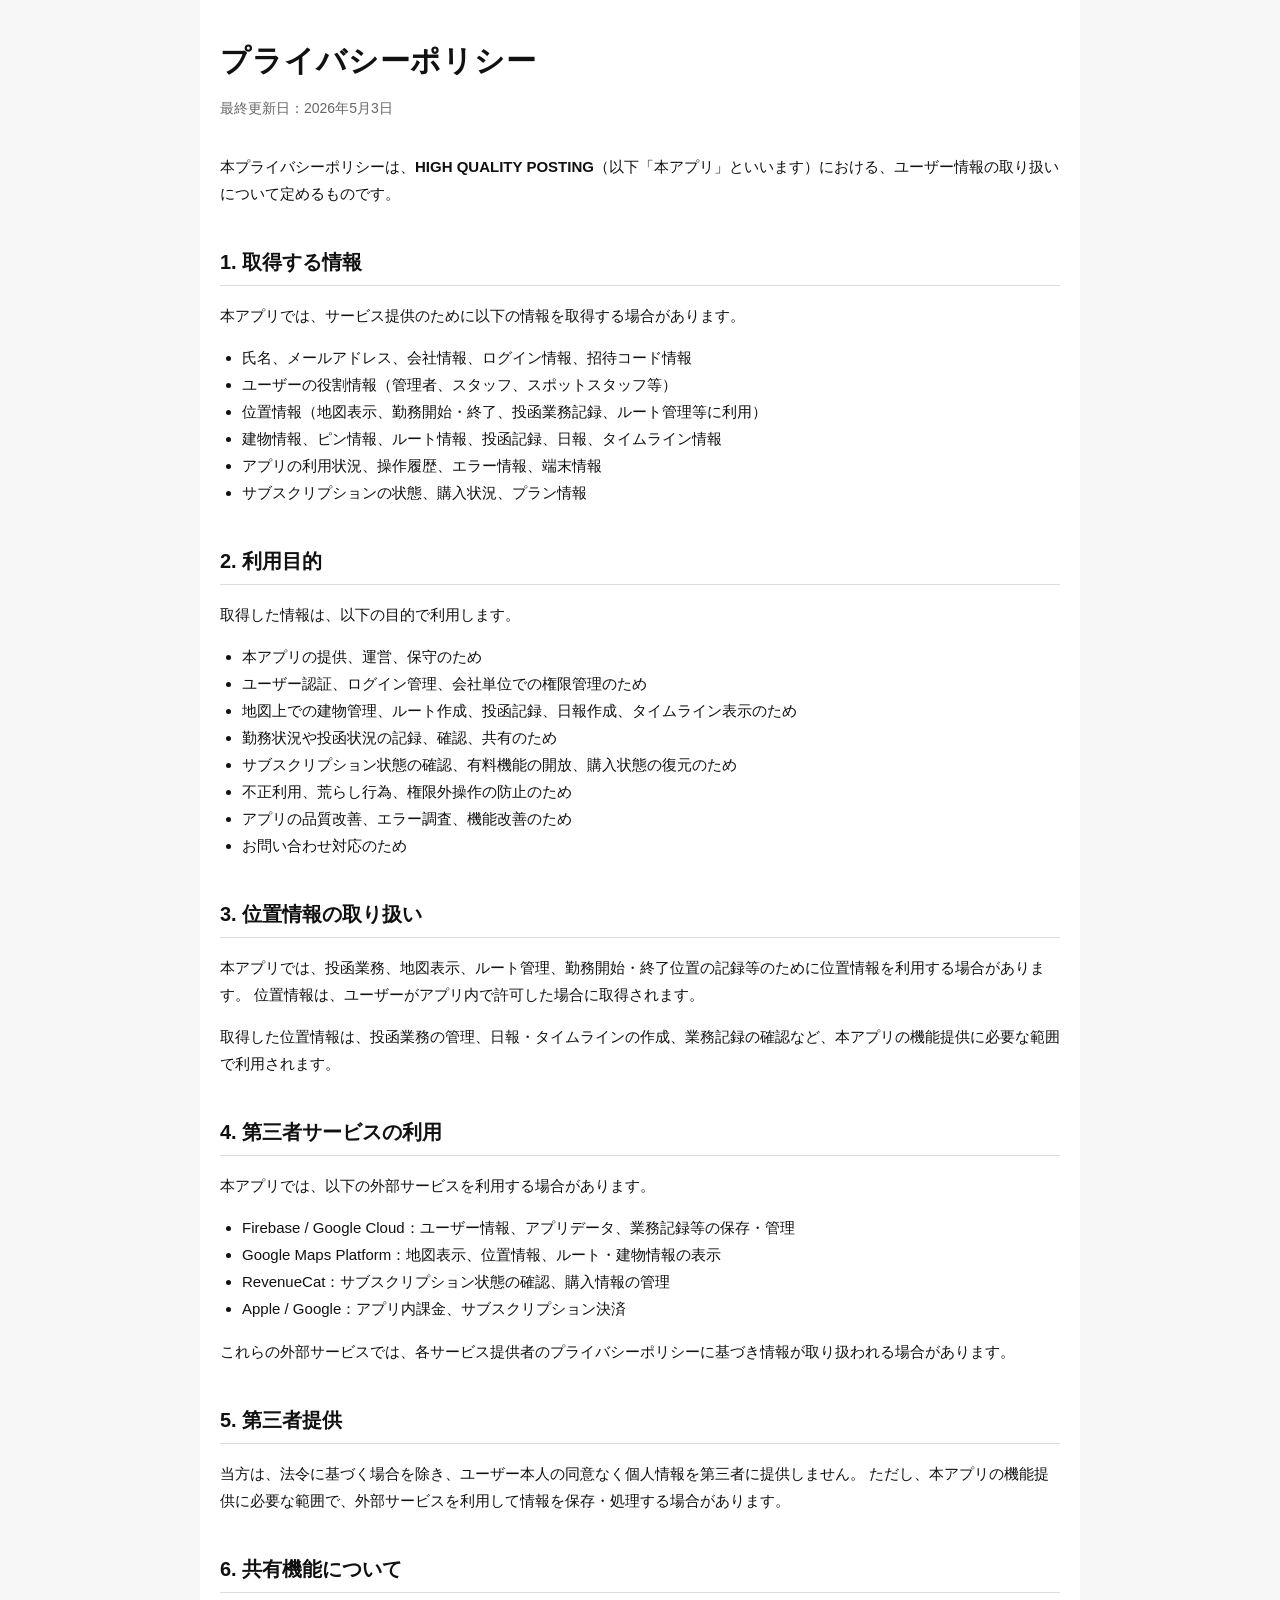
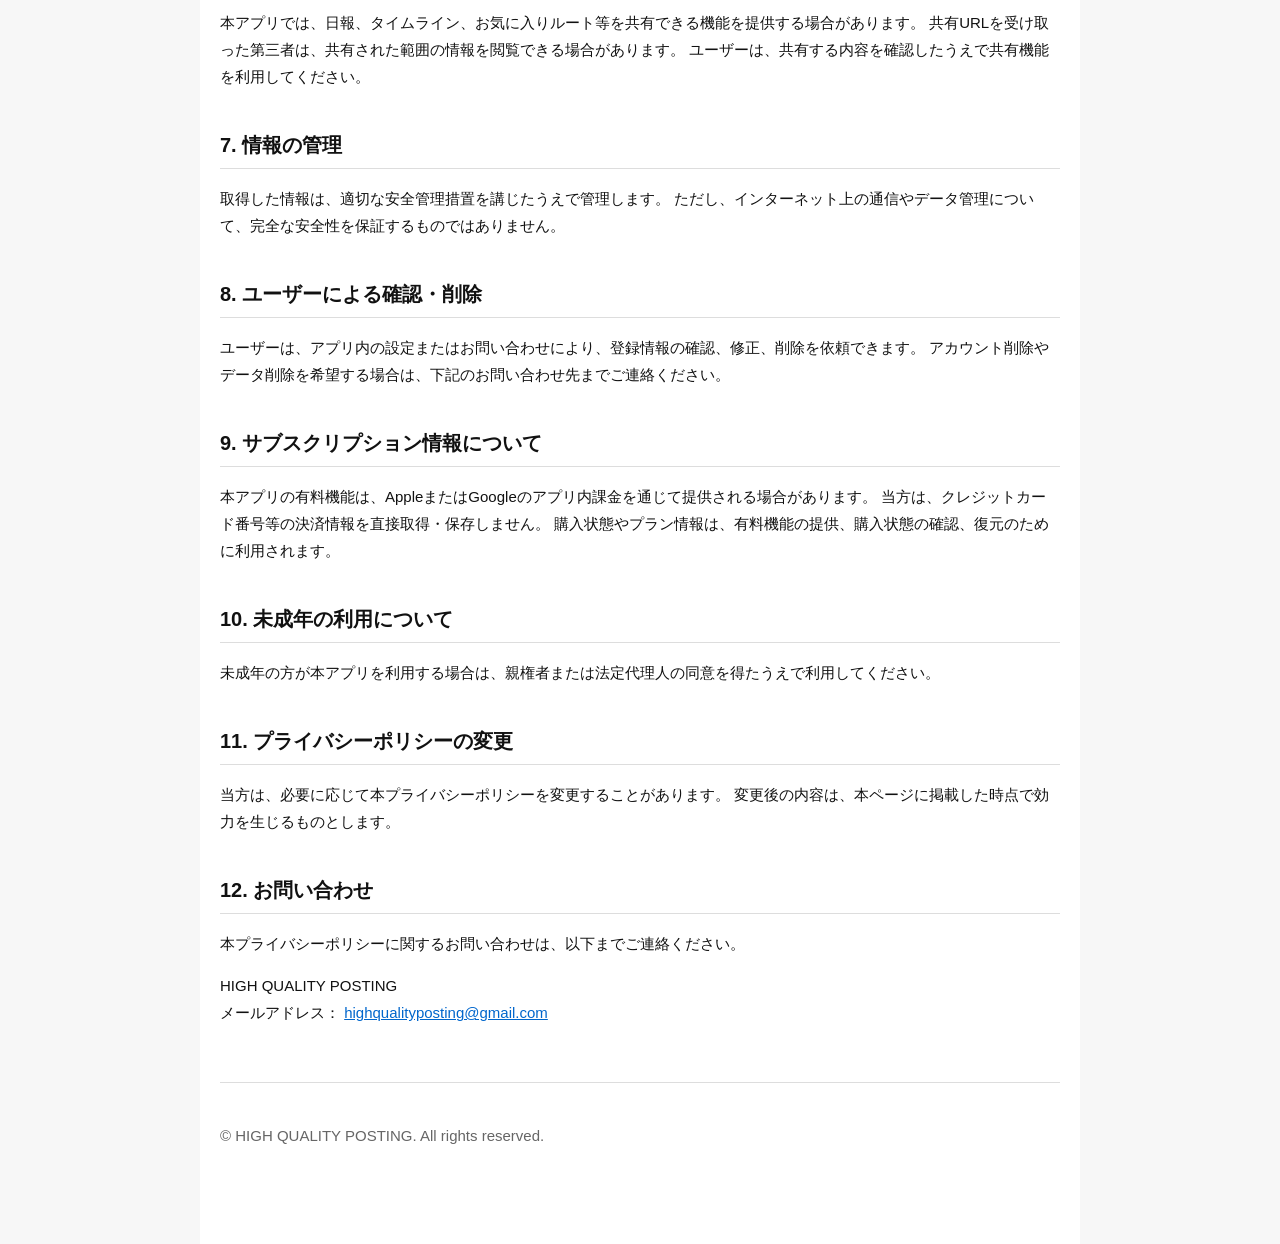
==== privacy/index.html @ f146a7de "Create index.html" ====
<!DOCTYPE html>
<html lang="ja">
<head>
  <meta charset="UTF-8" />
  <meta name="viewport" content="width=device-width, initial-scale=1.0" />

  <title>プライバシーポリシー | HIGH QUALITY POSTING</title>
  <meta name="description" content="HIGH QUALITY POSTINGアプリのプライバシーポリシーです。" />

  <style>
    body {
      margin: 0;
      padding: 0;
      font-family: -apple-system, BlinkMacSystemFont, "Helvetica Neue", "Yu Gothic", "Meiryo", sans-serif;
      background: #f7f7f7;
      color: #111;
      line-height: 1.8;
    }

    .container {
      max-width: 880px;
      margin: 0 auto;
      padding: 40px 20px 80px;
      background: #fff;
      box-sizing: border-box;
    }

    h1 {
      font-size: 30px;
      margin: 0 0 12px;
      letter-spacing: 0.03em;
      line-height: 1.4;
    }

    h2 {
      font-size: 20px;
      margin-top: 40px;
      margin-bottom: 16px;
      padding-bottom: 8px;
      border-bottom: 1px solid #ddd;
      line-height: 1.5;
    }

    p,
    li {
      font-size: 15px;
    }

    ul {
      padding-left: 22px;
      margin-top: 8px;
    }

    a {
      color: #0066cc;
      text-decoration: underline;
      word-break: break-all;
    }

    .updated {
      color: #666;
      font-size: 14px;
      margin-bottom: 32px;
    }

    .app-name {
      font-weight: 700;
    }

    .footer {
      margin-top: 56px;
      padding-top: 24px;
      border-top: 1px solid #ddd;
      color: #666;
      font-size: 13px;
    }

    @media (max-width: 600px) {
      .container {
        padding: 28px 16px 64px;
      }

      h1 {
        font-size: 26px;
      }

      h2 {
        font-size: 18px;
      }

      p,
      li {
        font-size: 14px;
      }
    }
  </style>
</head>

<body>
  <main class="container">
    <h1>プライバシーポリシー</h1>
    <p class="updated">最終更新日：2026年5月3日</p>

    <p>
      本プライバシーポリシーは、<span class="app-name">HIGH QUALITY POSTING</span>（以下「本アプリ」といいます）における、ユーザー情報の取り扱いについて定めるものです。
    </p>

    <h2>1. 取得する情報</h2>
    <p>
      本アプリでは、サービス提供のために以下の情報を取得する場合があります。
    </p>
    <ul>
      <li>氏名、メールアドレス、会社情報、ログイン情報、招待コード情報</li>
      <li>ユーザーの役割情報（管理者、スタッフ、スポットスタッフ等）</li>
      <li>位置情報（地図表示、勤務開始・終了、投函業務記録、ルート管理等に利用）</li>
      <li>建物情報、ピン情報、ルート情報、投函記録、日報、タイムライン情報</li>
      <li>アプリの利用状況、操作履歴、エラー情報、端末情報</li>
      <li>サブスクリプションの状態、購入状況、プラン情報</li>
    </ul>

    <h2>2. 利用目的</h2>
    <p>
      取得した情報は、以下の目的で利用します。
    </p>
    <ul>
      <li>本アプリの提供、運営、保守のため</li>
      <li>ユーザー認証、ログイン管理、会社単位での権限管理のため</li>
      <li>地図上での建物管理、ルート作成、投函記録、日報作成、タイムライン表示のため</li>
      <li>勤務状況や投函状況の記録、確認、共有のため</li>
      <li>サブスクリプション状態の確認、有料機能の開放、購入状態の復元のため</li>
      <li>不正利用、荒らし行為、権限外操作の防止のため</li>
      <li>アプリの品質改善、エラー調査、機能改善のため</li>
      <li>お問い合わせ対応のため</li>
    </ul>

    <h2>3. 位置情報の取り扱い</h2>
    <p>
      本アプリでは、投函業務、地図表示、ルート管理、勤務開始・終了位置の記録等のために位置情報を利用する場合があります。
      位置情報は、ユーザーがアプリ内で許可した場合に取得されます。
    </p>
    <p>
      取得した位置情報は、投函業務の管理、日報・タイムラインの作成、業務記録の確認など、本アプリの機能提供に必要な範囲で利用されます。
    </p>

    <h2>4. 第三者サービスの利用</h2>
    <p>
      本アプリでは、以下の外部サービスを利用する場合があります。
    </p>
    <ul>
      <li>Firebase / Google Cloud：ユーザー情報、アプリデータ、業務記録等の保存・管理</li>
      <li>Google Maps Platform：地図表示、位置情報、ルート・建物情報の表示</li>
      <li>RevenueCat：サブスクリプション状態の確認、購入情報の管理</li>
      <li>Apple / Google：アプリ内課金、サブスクリプション決済</li>
    </ul>
    <p>
      これらの外部サービスでは、各サービス提供者のプライバシーポリシーに基づき情報が取り扱われる場合があります。
    </p>

    <h2>5. 第三者提供</h2>
    <p>
      当方は、法令に基づく場合を除き、ユーザー本人の同意なく個人情報を第三者に提供しません。
      ただし、本アプリの機能提供に必要な範囲で、外部サービスを利用して情報を保存・処理する場合があります。
    </p>

    <h2>6. 共有機能について</h2>
    <p>
      本アプリでは、日報、タイムライン、お気に入りルート等を共有できる機能を提供する場合があります。
      共有URLを受け取った第三者は、共有された範囲の情報を閲覧できる場合があります。
      ユーザーは、共有する内容を確認したうえで共有機能を利用してください。
    </p>

    <h2>7. 情報の管理</h2>
    <p>
      取得した情報は、適切な安全管理措置を講じたうえで管理します。
      ただし、インターネット上の通信やデータ管理について、完全な安全性を保証するものではありません。
    </p>

    <h2>8. ユーザーによる確認・削除</h2>
    <p>
      ユーザーは、アプリ内の設定またはお問い合わせにより、登録情報の確認、修正、削除を依頼できます。
      アカウント削除やデータ削除を希望する場合は、下記のお問い合わせ先までご連絡ください。
    </p>

    <h2>9. サブスクリプション情報について</h2>
    <p>
      本アプリの有料機能は、AppleまたはGoogleのアプリ内課金を通じて提供される場合があります。
      当方は、クレジットカード番号等の決済情報を直接取得・保存しません。
      購入状態やプラン情報は、有料機能の提供、購入状態の確認、復元のために利用されます。
    </p>

    <h2>10. 未成年の利用について</h2>
    <p>
      未成年の方が本アプリを利用する場合は、親権者または法定代理人の同意を得たうえで利用してください。
    </p>

    <h2>11. プライバシーポリシーの変更</h2>
    <p>
      当方は、必要に応じて本プライバシーポリシーを変更することがあります。
      変更後の内容は、本ページに掲載した時点で効力を生じるものとします。
    </p>

    <h2>12. お問い合わせ</h2>
    <p>
      本プライバシーポリシーに関するお問い合わせは、以下までご連絡ください。
    </p>
    <p>
      HIGH QUALITY POSTING<br />
      メールアドレス：
      <a href="mailto:highqualityposting@gmail.com">highqualityposting@gmail.com</a>
    </p>

    <div class="footer">
      <p>© HIGH QUALITY POSTING. All rights reserved.</p>
    </div>
  </main>
</body>
</html>
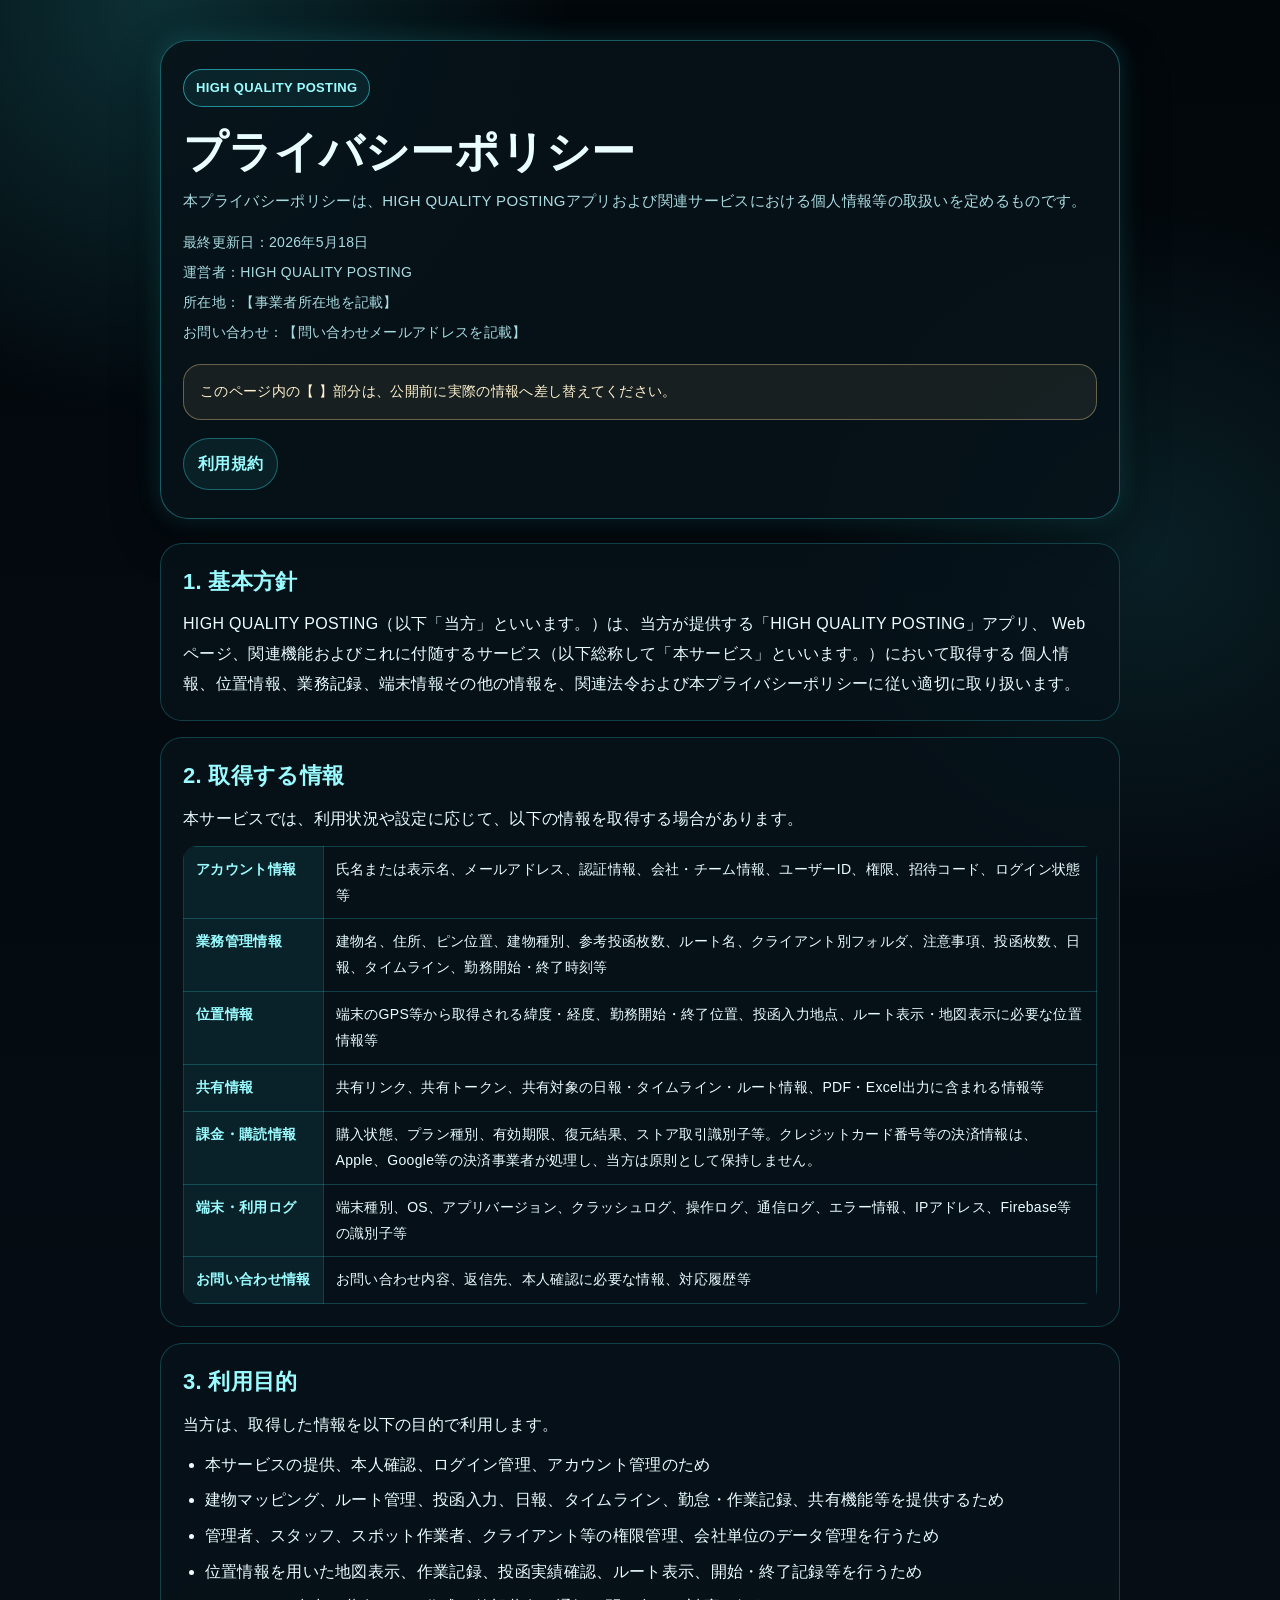
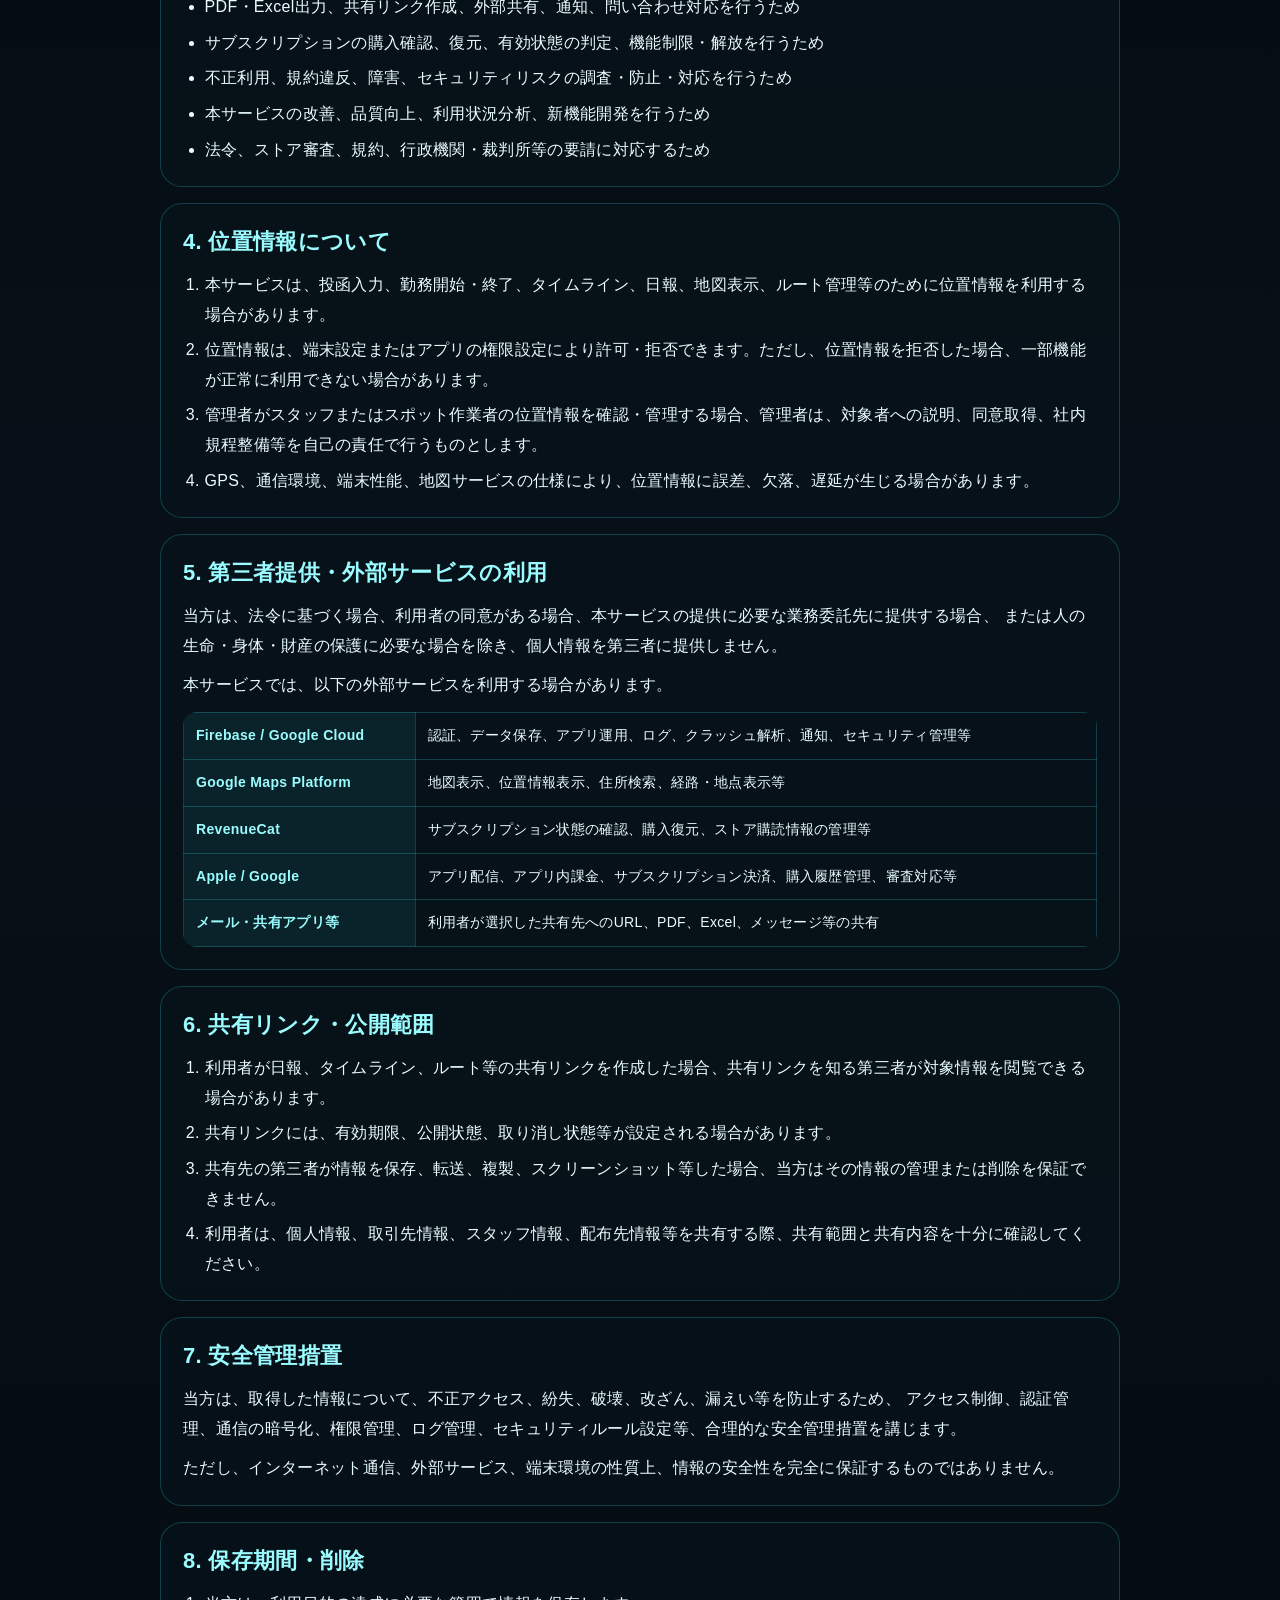
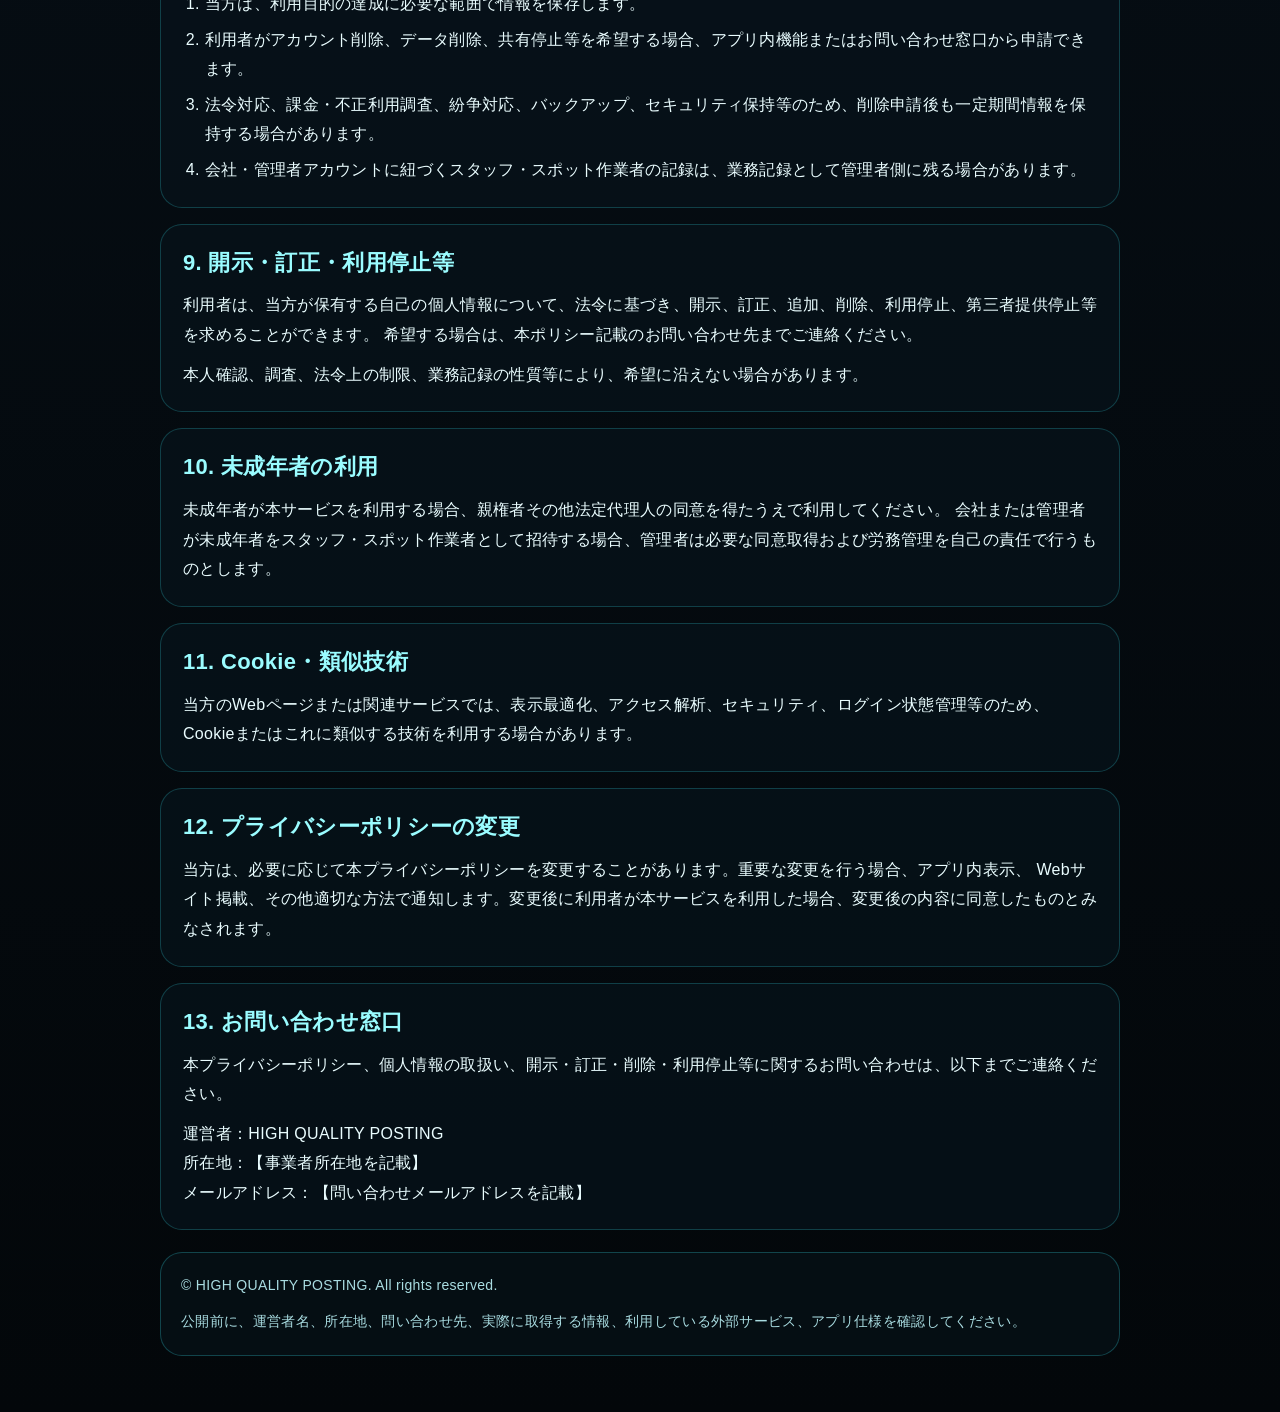
==== commit ecf65864: "Update index.html" ====
--- a/privacy/index.html
+++ b/privacy/index.html
@@ -1,217 +1,441 @@
-<!DOCTYPE html>
+<!doctype html>
 <html lang="ja">
 <head>
-  <meta charset="UTF-8" />
-  <meta name="viewport" content="width=device-width, initial-scale=1.0" />
-
+  <meta charset="utf-8" />
+  <meta name="viewport" content="width=device-width, initial-scale=1" />
   <title>プライバシーポリシー | HIGH QUALITY POSTING</title>
   <meta name="description" content="HIGH QUALITY POSTINGアプリのプライバシーポリシーです。" />
-
   <style>
+    :root {
+      --bg: #02070b;
+      --panel: #07131a;
+      --panel-2: #0a1b23;
+      --text: #eafdff;
+      --muted: #a9dce1;
+      --line: rgba(57, 231, 242, .35);
+      --accent: #39e7f2;
+      --accent-2: #9afcff;
+      --danger: #ffdf9a;
+    }
+
+    * {
+      box-sizing: border-box;
+    }
+
     body {
       margin: 0;
-      padding: 0;
-      font-family: -apple-system, BlinkMacSystemFont, "Helvetica Neue", "Yu Gothic", "Meiryo", sans-serif;
-      background: #f7f7f7;
-      color: #111;
-      line-height: 1.8;
-    }
-
-    .container {
-      max-width: 880px;
+      color: var(--text);
+      background:
+        radial-gradient(circle at 12% 0%, rgba(57, 231, 242, .18), transparent 26rem),
+        radial-gradient(circle at 90% 12%, rgba(57, 231, 242, .10), transparent 22rem),
+        linear-gradient(180deg, #02070b 0%, #071018 48%, #03070a 100%);
+      font-family: -apple-system, BlinkMacSystemFont, "Hiragino Sans", "Hiragino Kaku Gothic ProN",
+        "Yu Gothic", "YuGothic", "Noto Sans JP", Meiryo, sans-serif;
+      line-height: 1.85;
+      letter-spacing: .02em;
+    }
+
+    a {
+      color: var(--accent-2);
+      text-decoration: underline;
+      text-underline-offset: .18em;
+    }
+
+    .wrap {
+      width: min(960px, calc(100% - 32px));
       margin: 0 auto;
-      padding: 40px 20px 80px;
-      background: #fff;
-      box-sizing: border-box;
+      padding: 40px 0 56px;
+    }
+
+    .hero {
+      padding: 28px 22px;
+      border: 1px solid var(--line);
+      border-radius: 28px;
+      background: rgba(7, 19, 26, .88);
+      box-shadow: 0 18px 48px rgba(0, 0, 0, .38), 0 0 24px rgba(57, 231, 242, .18);
+    }
+
+    .badge {
+      display: inline-flex;
+      align-items: center;
+      gap: 8px;
+      padding: 6px 12px;
+      border: 1px solid rgba(57, 231, 242, .55);
+      border-radius: 999px;
+      color: var(--accent-2);
+      background: rgba(57, 231, 242, .08);
+      font-size: 13px;
+      font-weight: 700;
     }
 
     h1 {
-      font-size: 30px;
+      margin: 18px 0 8px;
+      font-size: clamp(28px, 5vw, 44px);
+      line-height: 1.22;
+      letter-spacing: .01em;
+    }
+
+    .lead {
+      margin: 0;
+      color: var(--muted);
+      font-size: 15px;
+    }
+
+    .meta {
+      margin-top: 16px;
+      display: grid;
+      gap: 4px;
+      color: var(--muted);
+      font-size: 14px;
+    }
+
+    .notice {
+      margin-top: 18px;
+      padding: 14px 16px;
+      border: 1px solid rgba(255, 223, 154, .35);
+      border-radius: 18px;
+      color: #fff2cf;
+      background: rgba(255, 223, 154, .07);
+      font-size: 14px;
+    }
+
+    main {
+      margin-top: 24px;
+      display: grid;
+      gap: 16px;
+    }
+
+    section {
+      padding: 22px;
+      border: 1px solid rgba(57, 231, 242, .22);
+      border-radius: 22px;
+      background: rgba(7, 19, 26, .78);
+    }
+
+    h2 {
       margin: 0 0 12px;
-      letter-spacing: 0.03em;
-      line-height: 1.4;
-    }
-
-    h2 {
-      font-size: 20px;
-      margin-top: 40px;
-      margin-bottom: 16px;
-      padding-bottom: 8px;
-      border-bottom: 1px solid #ddd;
-      line-height: 1.5;
-    }
-
-    p,
-    li {
-      font-size: 15px;
-    }
-
-    ul {
-      padding-left: 22px;
-      margin-top: 8px;
-    }
-
-    a {
-      color: #0066cc;
-      text-decoration: underline;
-      word-break: break-all;
-    }
-
-    .updated {
-      color: #666;
+      color: var(--accent-2);
+      font-size: 22px;
+      line-height: 1.45;
+    }
+
+    p, ul, ol {
+      margin-top: 0;
+      margin-bottom: 0;
+    }
+
+    p + p,
+    p + ul,
+    p + ol,
+    ul + p,
+    ol + p {
+      margin-top: 10px;
+    }
+
+    ul, ol {
+      padding-left: 1.35em;
+    }
+
+    li + li {
+      margin-top: 6px;
+    }
+
+    table {
+      width: 100%;
+      border-collapse: collapse;
+      margin-top: 12px;
+      overflow: hidden;
+      border-radius: 14px;
       font-size: 14px;
-      margin-bottom: 32px;
-    }
-
-    .app-name {
+    }
+
+    th,
+    td {
+      border: 1px solid rgba(57, 231, 242, .22);
+      padding: 10px 12px;
+      vertical-align: top;
+    }
+
+    th {
+      color: var(--accent-2);
+      background: rgba(57, 231, 242, .08);
+      text-align: left;
+      white-space: nowrap;
+    }
+
+    .footer {
+      margin-top: 22px;
+      padding: 20px;
+      border: 1px solid rgba(57, 231, 242, .25);
+      border-radius: 22px;
+      background: rgba(7, 19, 26, .65);
+      color: var(--muted);
+      font-size: 14px;
+    }
+
+    .nav {
+      margin-top: 18px;
+      display: flex;
+      gap: 10px;
+      flex-wrap: wrap;
+    }
+
+    .nav a {
+      display: inline-flex;
+      padding: 10px 14px;
+      border: 1px solid rgba(57, 231, 242, .35);
+      border-radius: 999px;
+      background: rgba(57, 231, 242, .07);
+      text-decoration: none;
       font-weight: 700;
     }
 
-    .footer {
-      margin-top: 56px;
-      padding-top: 24px;
-      border-top: 1px solid #ddd;
-      color: #666;
-      font-size: 13px;
-    }
-
-    @media (max-width: 600px) {
-      .container {
-        padding: 28px 16px 64px;
-      }
-
-      h1 {
-        font-size: 26px;
+    @media (max-width: 640px) {
+      .wrap {
+        width: min(100% - 20px, 960px);
+        padding: 20px 0 36px;
+      }
+
+      .hero,
+      section {
+        border-radius: 18px;
+        padding: 18px;
       }
 
       h2 {
-        font-size: 18px;
-      }
-
-      p,
-      li {
-        font-size: 14px;
+        font-size: 19px;
+      }
+
+      table,
+      thead,
+      tbody,
+      tr,
+      th,
+      td {
+        display: block;
+      }
+
+      tr + tr {
+        margin-top: 10px;
+      }
+
+      th {
+        border-bottom: 0;
       }
     }
   </style>
 </head>
-
 <body>
-  <main class="container">
-    <h1>プライバシーポリシー</h1>
-    <p class="updated">最終更新日：2026年5月3日</p>
-
-    <p>
-      本プライバシーポリシーは、<span class="app-name">HIGH QUALITY POSTING</span>（以下「本アプリ」といいます）における、ユーザー情報の取り扱いについて定めるものです。
-    </p>
-
-    <h2>1. 取得する情報</h2>
-    <p>
-      本アプリでは、サービス提供のために以下の情報を取得する場合があります。
-    </p>
-    <ul>
-      <li>氏名、メールアドレス、会社情報、ログイン情報、招待コード情報</li>
-      <li>ユーザーの役割情報（管理者、スタッフ、スポットスタッフ等）</li>
-      <li>位置情報（地図表示、勤務開始・終了、投函業務記録、ルート管理等に利用）</li>
-      <li>建物情報、ピン情報、ルート情報、投函記録、日報、タイムライン情報</li>
-      <li>アプリの利用状況、操作履歴、エラー情報、端末情報</li>
-      <li>サブスクリプションの状態、購入状況、プラン情報</li>
-    </ul>
-
-    <h2>2. 利用目的</h2>
-    <p>
-      取得した情報は、以下の目的で利用します。
-    </p>
-    <ul>
-      <li>本アプリの提供、運営、保守のため</li>
-      <li>ユーザー認証、ログイン管理、会社単位での権限管理のため</li>
-      <li>地図上での建物管理、ルート作成、投函記録、日報作成、タイムライン表示のため</li>
-      <li>勤務状況や投函状況の記録、確認、共有のため</li>
-      <li>サブスクリプション状態の確認、有料機能の開放、購入状態の復元のため</li>
-      <li>不正利用、荒らし行為、権限外操作の防止のため</li>
-      <li>アプリの品質改善、エラー調査、機能改善のため</li>
-      <li>お問い合わせ対応のため</li>
-    </ul>
-
-    <h2>3. 位置情報の取り扱い</h2>
-    <p>
-      本アプリでは、投函業務、地図表示、ルート管理、勤務開始・終了位置の記録等のために位置情報を利用する場合があります。
-      位置情報は、ユーザーがアプリ内で許可した場合に取得されます。
-    </p>
-    <p>
-      取得した位置情報は、投函業務の管理、日報・タイムラインの作成、業務記録の確認など、本アプリの機能提供に必要な範囲で利用されます。
-    </p>
-
-    <h2>4. 第三者サービスの利用</h2>
-    <p>
-      本アプリでは、以下の外部サービスを利用する場合があります。
-    </p>
-    <ul>
-      <li>Firebase / Google Cloud：ユーザー情報、アプリデータ、業務記録等の保存・管理</li>
-      <li>Google Maps Platform：地図表示、位置情報、ルート・建物情報の表示</li>
-      <li>RevenueCat：サブスクリプション状態の確認、購入情報の管理</li>
-      <li>Apple / Google：アプリ内課金、サブスクリプション決済</li>
-    </ul>
-    <p>
-      これらの外部サービスでは、各サービス提供者のプライバシーポリシーに基づき情報が取り扱われる場合があります。
-    </p>
-
-    <h2>5. 第三者提供</h2>
-    <p>
-      当方は、法令に基づく場合を除き、ユーザー本人の同意なく個人情報を第三者に提供しません。
-      ただし、本アプリの機能提供に必要な範囲で、外部サービスを利用して情報を保存・処理する場合があります。
-    </p>
-
-    <h2>6. 共有機能について</h2>
-    <p>
-      本アプリでは、日報、タイムライン、お気に入りルート等を共有できる機能を提供する場合があります。
-      共有URLを受け取った第三者は、共有された範囲の情報を閲覧できる場合があります。
-      ユーザーは、共有する内容を確認したうえで共有機能を利用してください。
-    </p>
-
-    <h2>7. 情報の管理</h2>
-    <p>
-      取得した情報は、適切な安全管理措置を講じたうえで管理します。
-      ただし、インターネット上の通信やデータ管理について、完全な安全性を保証するものではありません。
-    </p>
-
-    <h2>8. ユーザーによる確認・削除</h2>
-    <p>
-      ユーザーは、アプリ内の設定またはお問い合わせにより、登録情報の確認、修正、削除を依頼できます。
-      アカウント削除やデータ削除を希望する場合は、下記のお問い合わせ先までご連絡ください。
-    </p>
-
-    <h2>9. サブスクリプション情報について</h2>
-    <p>
-      本アプリの有料機能は、AppleまたはGoogleのアプリ内課金を通じて提供される場合があります。
-      当方は、クレジットカード番号等の決済情報を直接取得・保存しません。
-      購入状態やプラン情報は、有料機能の提供、購入状態の確認、復元のために利用されます。
-    </p>
-
-    <h2>10. 未成年の利用について</h2>
-    <p>
-      未成年の方が本アプリを利用する場合は、親権者または法定代理人の同意を得たうえで利用してください。
-    </p>
-
-    <h2>11. プライバシーポリシーの変更</h2>
-    <p>
-      当方は、必要に応じて本プライバシーポリシーを変更することがあります。
-      変更後の内容は、本ページに掲載した時点で効力を生じるものとします。
-    </p>
-
-    <h2>12. お問い合わせ</h2>
-    <p>
-      本プライバシーポリシーに関するお問い合わせは、以下までご連絡ください。
-    </p>
-    <p>
-      HIGH QUALITY POSTING<br />
-      メールアドレス：
-      <a href="mailto:highqualityposting@gmail.com">highqualityposting@gmail.com</a>
-    </p>
-
-    <div class="footer">
+  <div class="wrap">
+    <header class="hero">
+      <span class="badge">HIGH QUALITY POSTING</span>
+      <h1>プライバシーポリシー</h1>
+      <p class="lead">
+        本プライバシーポリシーは、HIGH QUALITY POSTINGアプリおよび関連サービスにおける個人情報等の取扱いを定めるものです。
+      </p>
+      <div class="meta">
+        <span>最終更新日：2026年5月18日</span>
+        <span>運営者：HIGH QUALITY POSTING</span>
+        <span>所在地：【事業者所在地を記載】</span>
+        <span>お問い合わせ：【問い合わせメールアドレスを記載】</span>
+      </div>
+      <div class="notice">
+        このページ内の【 】部分は、公開前に実際の情報へ差し替えてください。
+      </div>
+      <nav class="nav" aria-label="関連ページ">
+        <a href="./terms.html">利用規約</a>
+      </nav>
+    </header>
+
+    <main>
+      <section>
+        <h2>1. 基本方針</h2>
+        <p>
+          HIGH QUALITY POSTING（以下「当方」といいます。）は、当方が提供する「HIGH QUALITY POSTING」アプリ、
+          Webページ、関連機能およびこれに付随するサービス（以下総称して「本サービス」といいます。）において取得する
+          個人情報、位置情報、業務記録、端末情報その他の情報を、関連法令および本プライバシーポリシーに従い適切に取り扱います。
+        </p>
+      </section>
+
+      <section>
+        <h2>2. 取得する情報</h2>
+        <p>本サービスでは、利用状況や設定に応じて、以下の情報を取得する場合があります。</p>
+        <table>
+          <tbody>
+            <tr>
+              <th>アカウント情報</th>
+              <td>氏名または表示名、メールアドレス、認証情報、会社・チーム情報、ユーザーID、権限、招待コード、ログイン状態等</td>
+            </tr>
+            <tr>
+              <th>業務管理情報</th>
+              <td>建物名、住所、ピン位置、建物種別、参考投函枚数、ルート名、クライアント別フォルダ、注意事項、投函枚数、日報、タイムライン、勤務開始・終了時刻等</td>
+            </tr>
+            <tr>
+              <th>位置情報</th>
+              <td>端末のGPS等から取得される緯度・経度、勤務開始・終了位置、投函入力地点、ルート表示・地図表示に必要な位置情報等</td>
+            </tr>
+            <tr>
+              <th>共有情報</th>
+              <td>共有リンク、共有トークン、共有対象の日報・タイムライン・ルート情報、PDF・Excel出力に含まれる情報等</td>
+            </tr>
+            <tr>
+              <th>課金・購読情報</th>
+              <td>購入状態、プラン種別、有効期限、復元結果、ストア取引識別子等。クレジットカード番号等の決済情報は、Apple、Google等の決済事業者が処理し、当方は原則として保持しません。</td>
+            </tr>
+            <tr>
+              <th>端末・利用ログ</th>
+              <td>端末種別、OS、アプリバージョン、クラッシュログ、操作ログ、通信ログ、エラー情報、IPアドレス、Firebase等の識別子等</td>
+            </tr>
+            <tr>
+              <th>お問い合わせ情報</th>
+              <td>お問い合わせ内容、返信先、本人確認に必要な情報、対応履歴等</td>
+            </tr>
+          </tbody>
+        </table>
+      </section>
+
+      <section>
+        <h2>3. 利用目的</h2>
+        <p>当方は、取得した情報を以下の目的で利用します。</p>
+        <ul>
+          <li>本サービスの提供、本人確認、ログイン管理、アカウント管理のため</li>
+          <li>建物マッピング、ルート管理、投函入力、日報、タイムライン、勤怠・作業記録、共有機能等を提供するため</li>
+          <li>管理者、スタッフ、スポット作業者、クライアント等の権限管理、会社単位のデータ管理を行うため</li>
+          <li>位置情報を用いた地図表示、作業記録、投函実績確認、ルート表示、開始・終了記録等を行うため</li>
+          <li>PDF・Excel出力、共有リンク作成、外部共有、通知、問い合わせ対応を行うため</li>
+          <li>サブスクリプションの購入確認、復元、有効状態の判定、機能制限・解放を行うため</li>
+          <li>不正利用、規約違反、障害、セキュリティリスクの調査・防止・対応を行うため</li>
+          <li>本サービスの改善、品質向上、利用状況分析、新機能開発を行うため</li>
+          <li>法令、ストア審査、規約、行政機関・裁判所等の要請に対応するため</li>
+        </ul>
+      </section>
+
+      <section>
+        <h2>4. 位置情報について</h2>
+        <ol>
+          <li>本サービスは、投函入力、勤務開始・終了、タイムライン、日報、地図表示、ルート管理等のために位置情報を利用する場合があります。</li>
+          <li>位置情報は、端末設定またはアプリの権限設定により許可・拒否できます。ただし、位置情報を拒否した場合、一部機能が正常に利用できない場合があります。</li>
+          <li>管理者がスタッフまたはスポット作業者の位置情報を確認・管理する場合、管理者は、対象者への説明、同意取得、社内規程整備等を自己の責任で行うものとします。</li>
+          <li>GPS、通信環境、端末性能、地図サービスの仕様により、位置情報に誤差、欠落、遅延が生じる場合があります。</li>
+        </ol>
+      </section>
+
+      <section>
+        <h2>5. 第三者提供・外部サービスの利用</h2>
+        <p>
+          当方は、法令に基づく場合、利用者の同意がある場合、本サービスの提供に必要な業務委託先に提供する場合、
+          または人の生命・身体・財産の保護に必要な場合を除き、個人情報を第三者に提供しません。
+        </p>
+        <p>本サービスでは、以下の外部サービスを利用する場合があります。</p>
+        <table>
+          <tbody>
+            <tr>
+              <th>Firebase / Google Cloud</th>
+              <td>認証、データ保存、アプリ運用、ログ、クラッシュ解析、通知、セキュリティ管理等</td>
+            </tr>
+            <tr>
+              <th>Google Maps Platform</th>
+              <td>地図表示、位置情報表示、住所検索、経路・地点表示等</td>
+            </tr>
+            <tr>
+              <th>RevenueCat</th>
+              <td>サブスクリプション状態の確認、購入復元、ストア購読情報の管理等</td>
+            </tr>
+            <tr>
+              <th>Apple / Google</th>
+              <td>アプリ配信、アプリ内課金、サブスクリプション決済、購入履歴管理、審査対応等</td>
+            </tr>
+            <tr>
+              <th>メール・共有アプリ等</th>
+              <td>利用者が選択した共有先へのURL、PDF、Excel、メッセージ等の共有</td>
+            </tr>
+          </tbody>
+        </table>
+      </section>
+
+      <section>
+        <h2>6. 共有リンク・公開範囲</h2>
+        <ol>
+          <li>利用者が日報、タイムライン、ルート等の共有リンクを作成した場合、共有リンクを知る第三者が対象情報を閲覧できる場合があります。</li>
+          <li>共有リンクには、有効期限、公開状態、取り消し状態等が設定される場合があります。</li>
+          <li>共有先の第三者が情報を保存、転送、複製、スクリーンショット等した場合、当方はその情報の管理または削除を保証できません。</li>
+          <li>利用者は、個人情報、取引先情報、スタッフ情報、配布先情報等を共有する際、共有範囲と共有内容を十分に確認してください。</li>
+        </ol>
+      </section>
+
+      <section>
+        <h2>7. 安全管理措置</h2>
+        <p>
+          当方は、取得した情報について、不正アクセス、紛失、破壊、改ざん、漏えい等を防止するため、
+          アクセス制御、認証管理、通信の暗号化、権限管理、ログ管理、セキュリティルール設定等、合理的な安全管理措置を講じます。
+        </p>
+        <p>
+          ただし、インターネット通信、外部サービス、端末環境の性質上、情報の安全性を完全に保証するものではありません。
+        </p>
+      </section>
+
+      <section>
+        <h2>8. 保存期間・削除</h2>
+        <ol>
+          <li>当方は、利用目的の達成に必要な範囲で情報を保存します。</li>
+          <li>利用者がアカウント削除、データ削除、共有停止等を希望する場合、アプリ内機能またはお問い合わせ窓口から申請できます。</li>
+          <li>法令対応、課金・不正利用調査、紛争対応、バックアップ、セキュリティ保持等のため、削除申請後も一定期間情報を保持する場合があります。</li>
+          <li>会社・管理者アカウントに紐づくスタッフ・スポット作業者の記録は、業務記録として管理者側に残る場合があります。</li>
+        </ol>
+      </section>
+
+      <section>
+        <h2>9. 開示・訂正・利用停止等</h2>
+        <p>
+          利用者は、当方が保有する自己の個人情報について、法令に基づき、開示、訂正、追加、削除、利用停止、第三者提供停止等を求めることができます。
+          希望する場合は、本ポリシー記載のお問い合わせ先までご連絡ください。
+        </p>
+        <p>
+          本人確認、調査、法令上の制限、業務記録の性質等により、希望に沿えない場合があります。
+        </p>
+      </section>
+
+      <section>
+        <h2>10. 未成年者の利用</h2>
+        <p>
+          未成年者が本サービスを利用する場合、親権者その他法定代理人の同意を得たうえで利用してください。
+          会社または管理者が未成年者をスタッフ・スポット作業者として招待する場合、管理者は必要な同意取得および労務管理を自己の責任で行うものとします。
+        </p>
+      </section>
+
+      <section>
+        <h2>11. Cookie・類似技術</h2>
+        <p>
+          当方のWebページまたは関連サービスでは、表示最適化、アクセス解析、セキュリティ、ログイン状態管理等のため、
+          Cookieまたはこれに類似する技術を利用する場合があります。
+        </p>
+      </section>
+
+      <section>
+        <h2>12. プライバシーポリシーの変更</h2>
+        <p>
+          当方は、必要に応じて本プライバシーポリシーを変更することがあります。重要な変更を行う場合、アプリ内表示、
+          Webサイト掲載、その他適切な方法で通知します。変更後に利用者が本サービスを利用した場合、変更後の内容に同意したものとみなされます。
+        </p>
+      </section>
+
+      <section>
+        <h2>13. お問い合わせ窓口</h2>
+        <p>
+          本プライバシーポリシー、個人情報の取扱い、開示・訂正・削除・利用停止等に関するお問い合わせは、以下までご連絡ください。
+        </p>
+        <p>
+          運営者：HIGH QUALITY POSTING<br />
+          所在地：【事業者所在地を記載】<br />
+          メールアドレス：【問い合わせメールアドレスを記載】
+        </p>
+      </section>
+    </main>
+
+    <footer class="footer">
       <p>© HIGH QUALITY POSTING. All rights reserved.</p>
-    </div>
-  </main>
+      <p>公開前に、運営者名、所在地、問い合わせ先、実際に取得する情報、利用している外部サービス、アプリ仕様を確認してください。</p>
+    </footer>
+  </div>
 </body>
 </html>
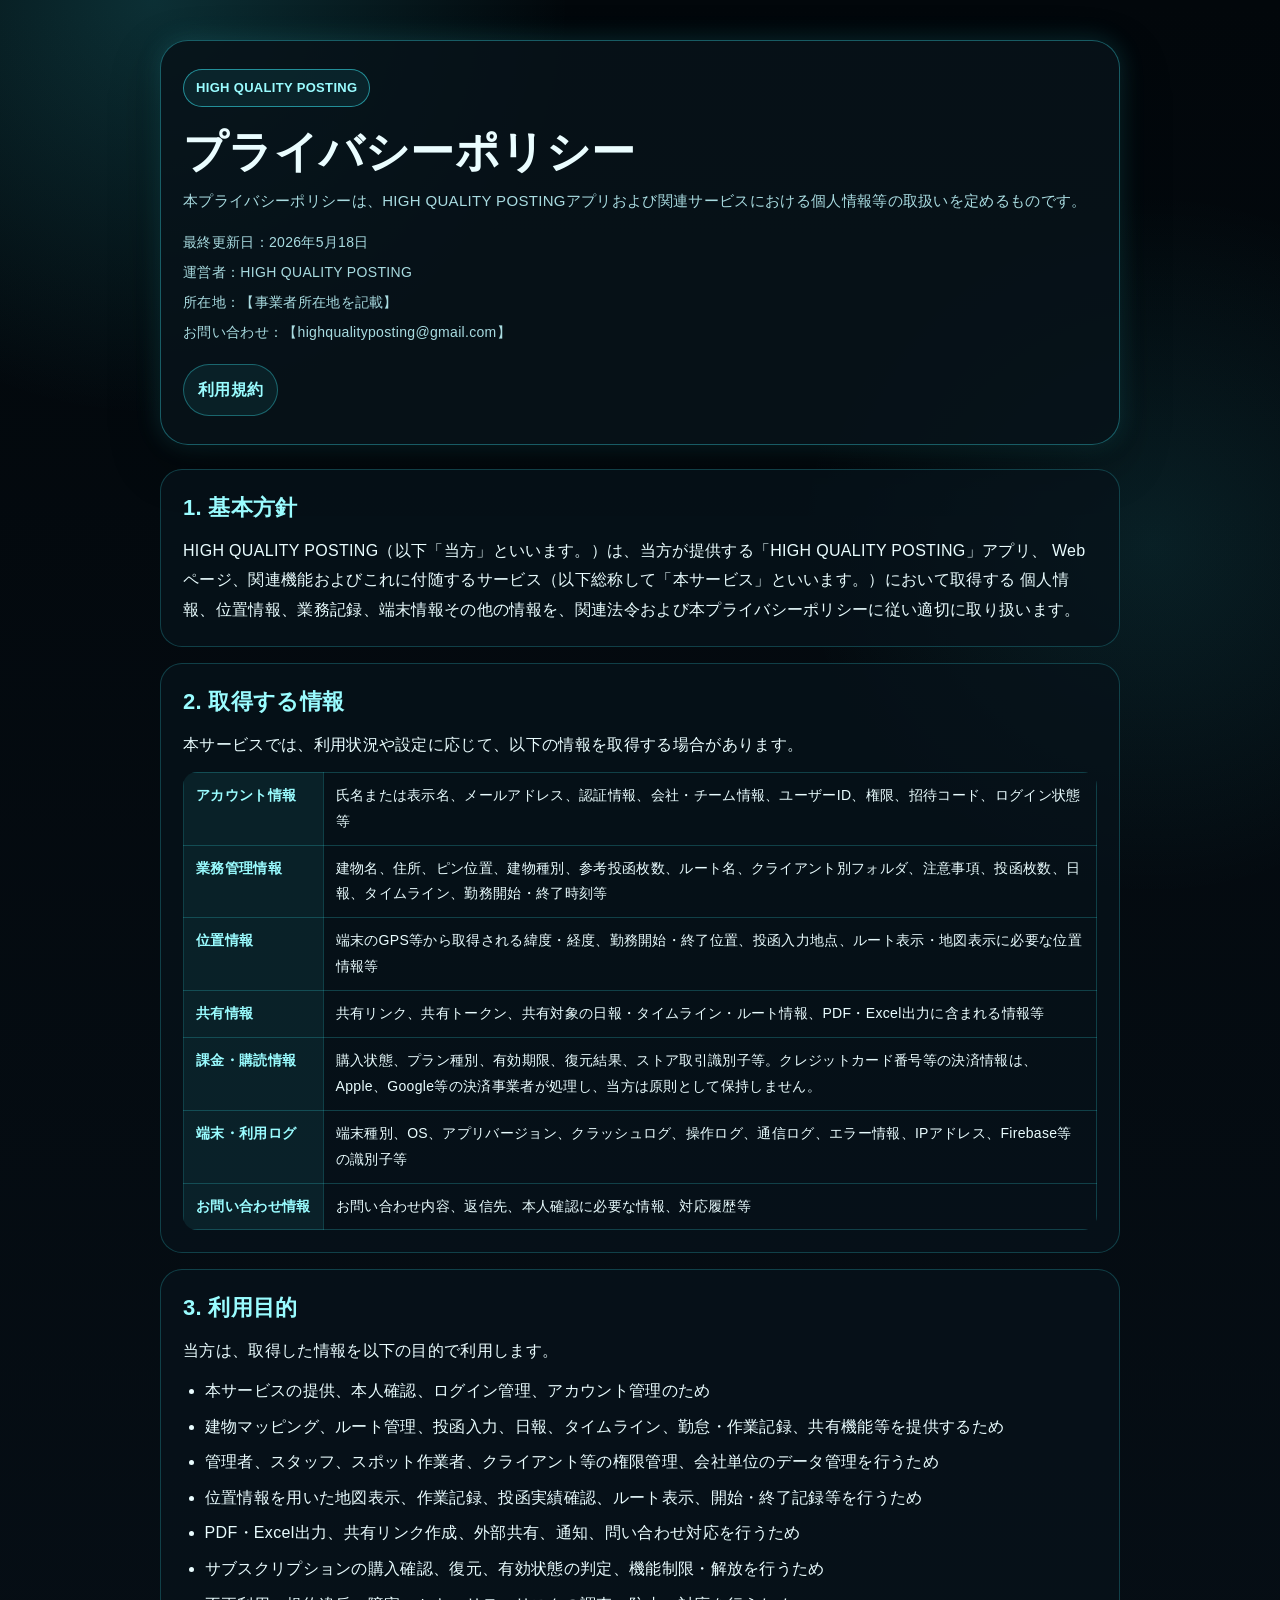
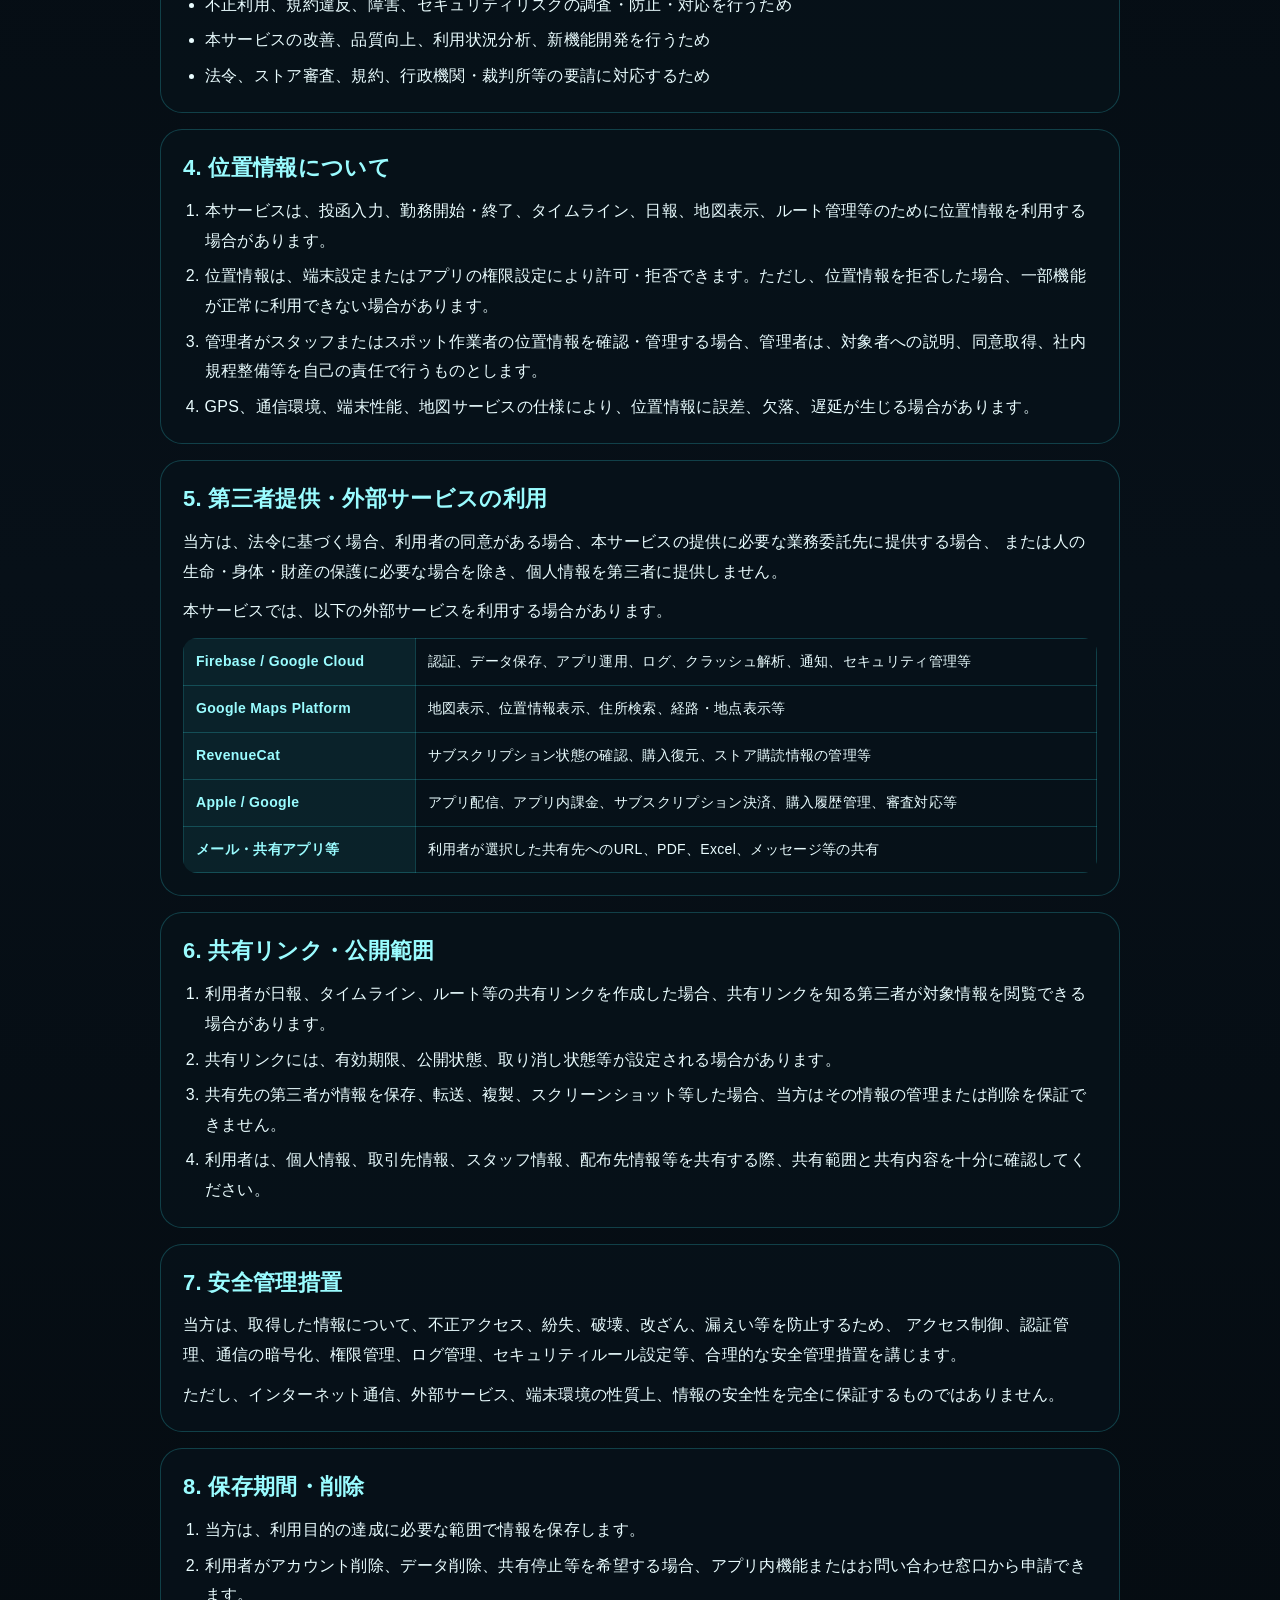
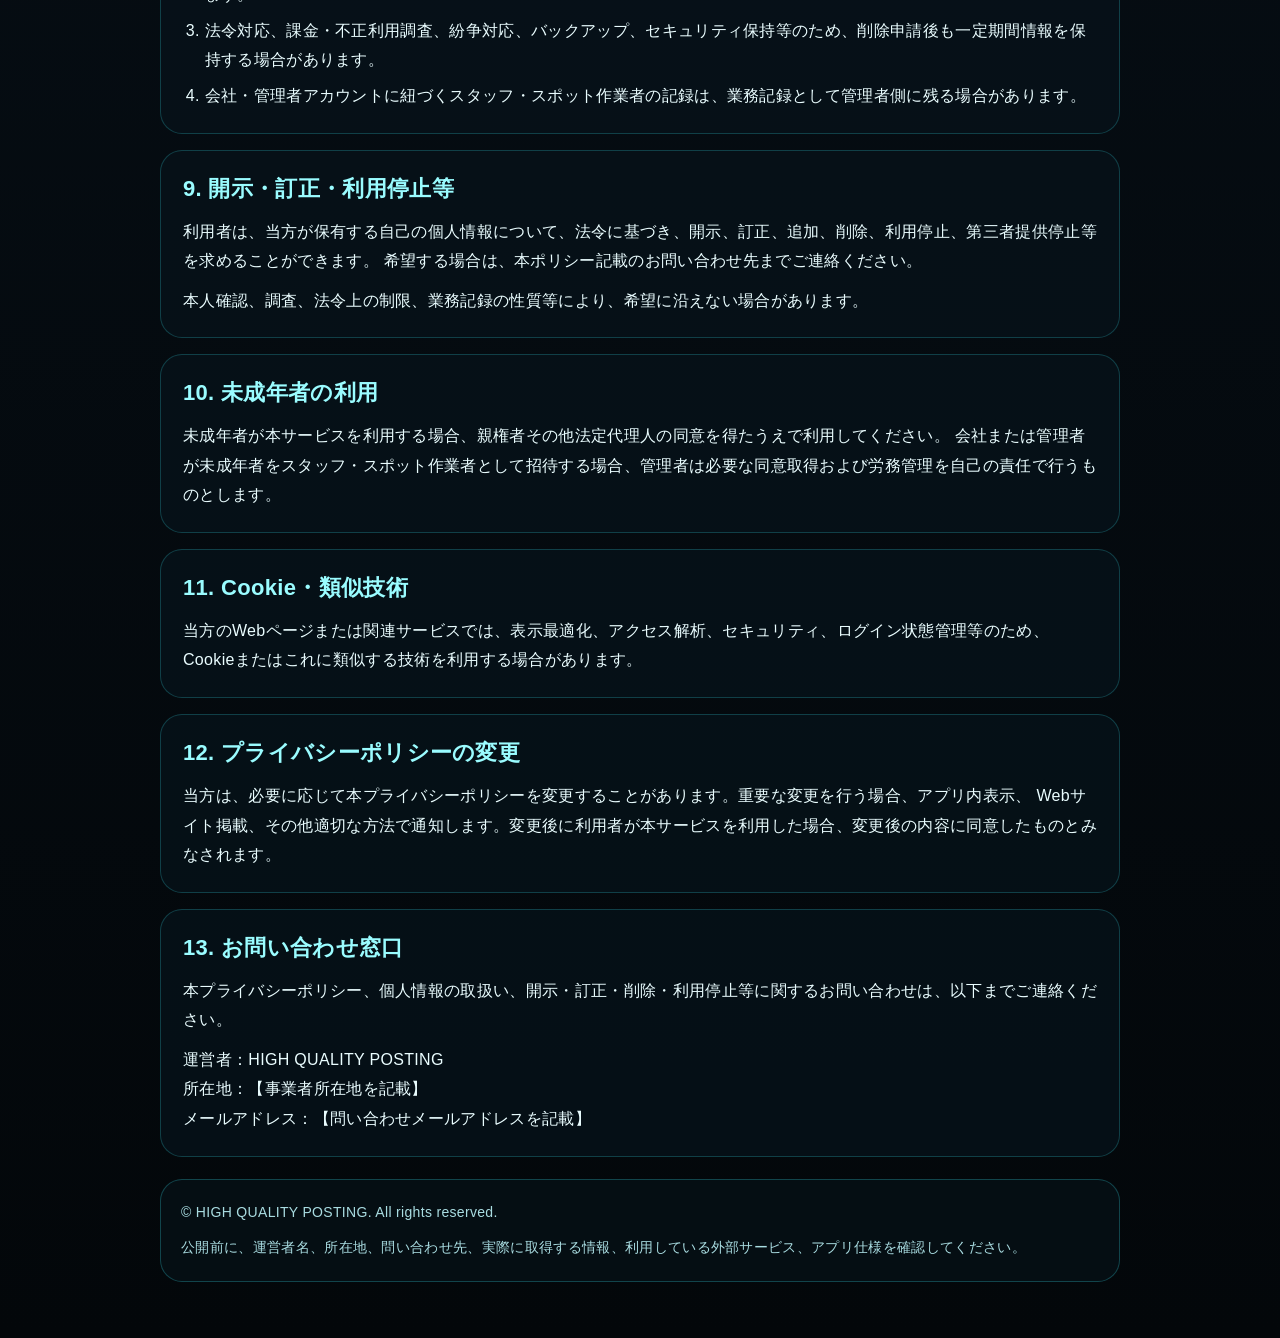
==== commit de96f0ac: "Update index.html" ====
--- a/privacy/index.html
+++ b/privacy/index.html
@@ -237,10 +237,7 @@
         <span>最終更新日：2026年5月18日</span>
         <span>運営者：HIGH QUALITY POSTING</span>
         <span>所在地：【事業者所在地を記載】</span>
-        <span>お問い合わせ：【問い合わせメールアドレスを記載】</span>
-      </div>
-      <div class="notice">
-        このページ内の【 】部分は、公開前に実際の情報へ差し替えてください。
+        <span>お問い合わせ：【highqualityposting@gmail.com】</span>
       </div>
       <nav class="nav" aria-label="関連ページ">
         <a href="./terms.html">利用規約</a>
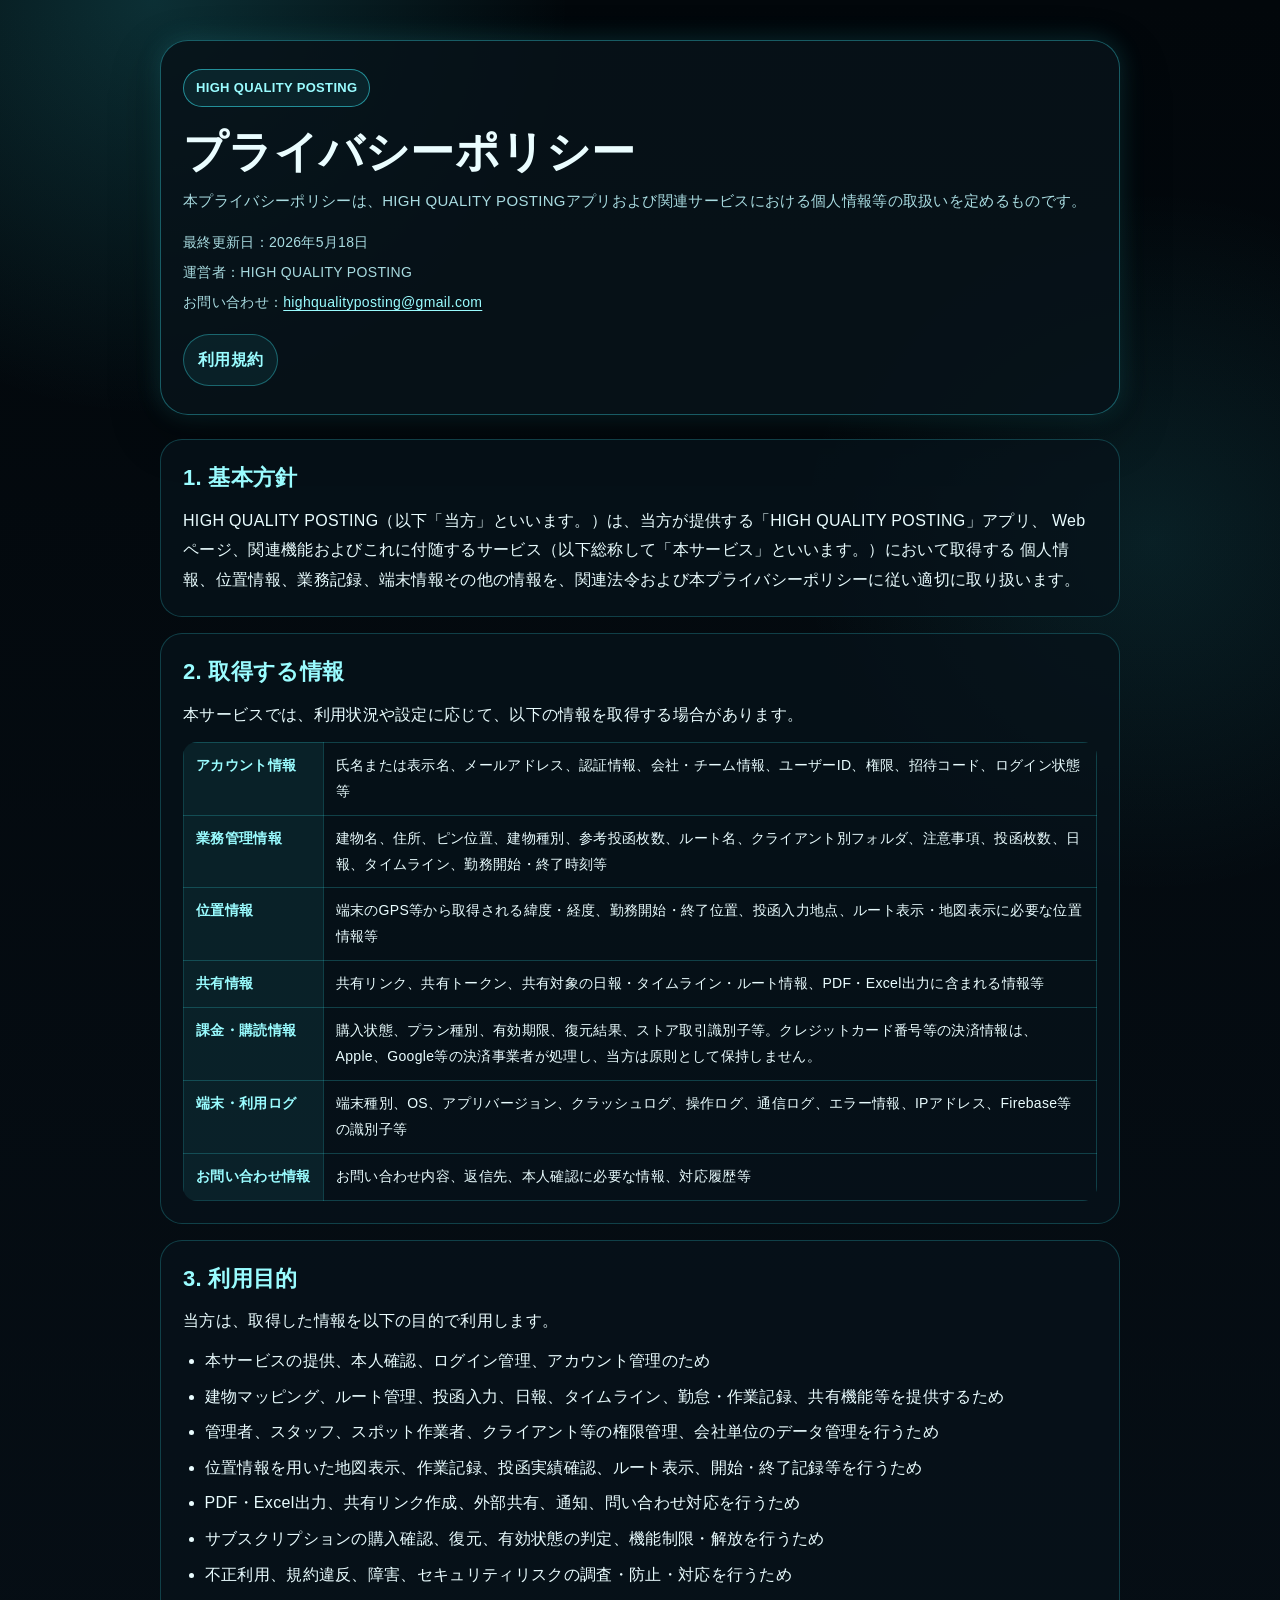
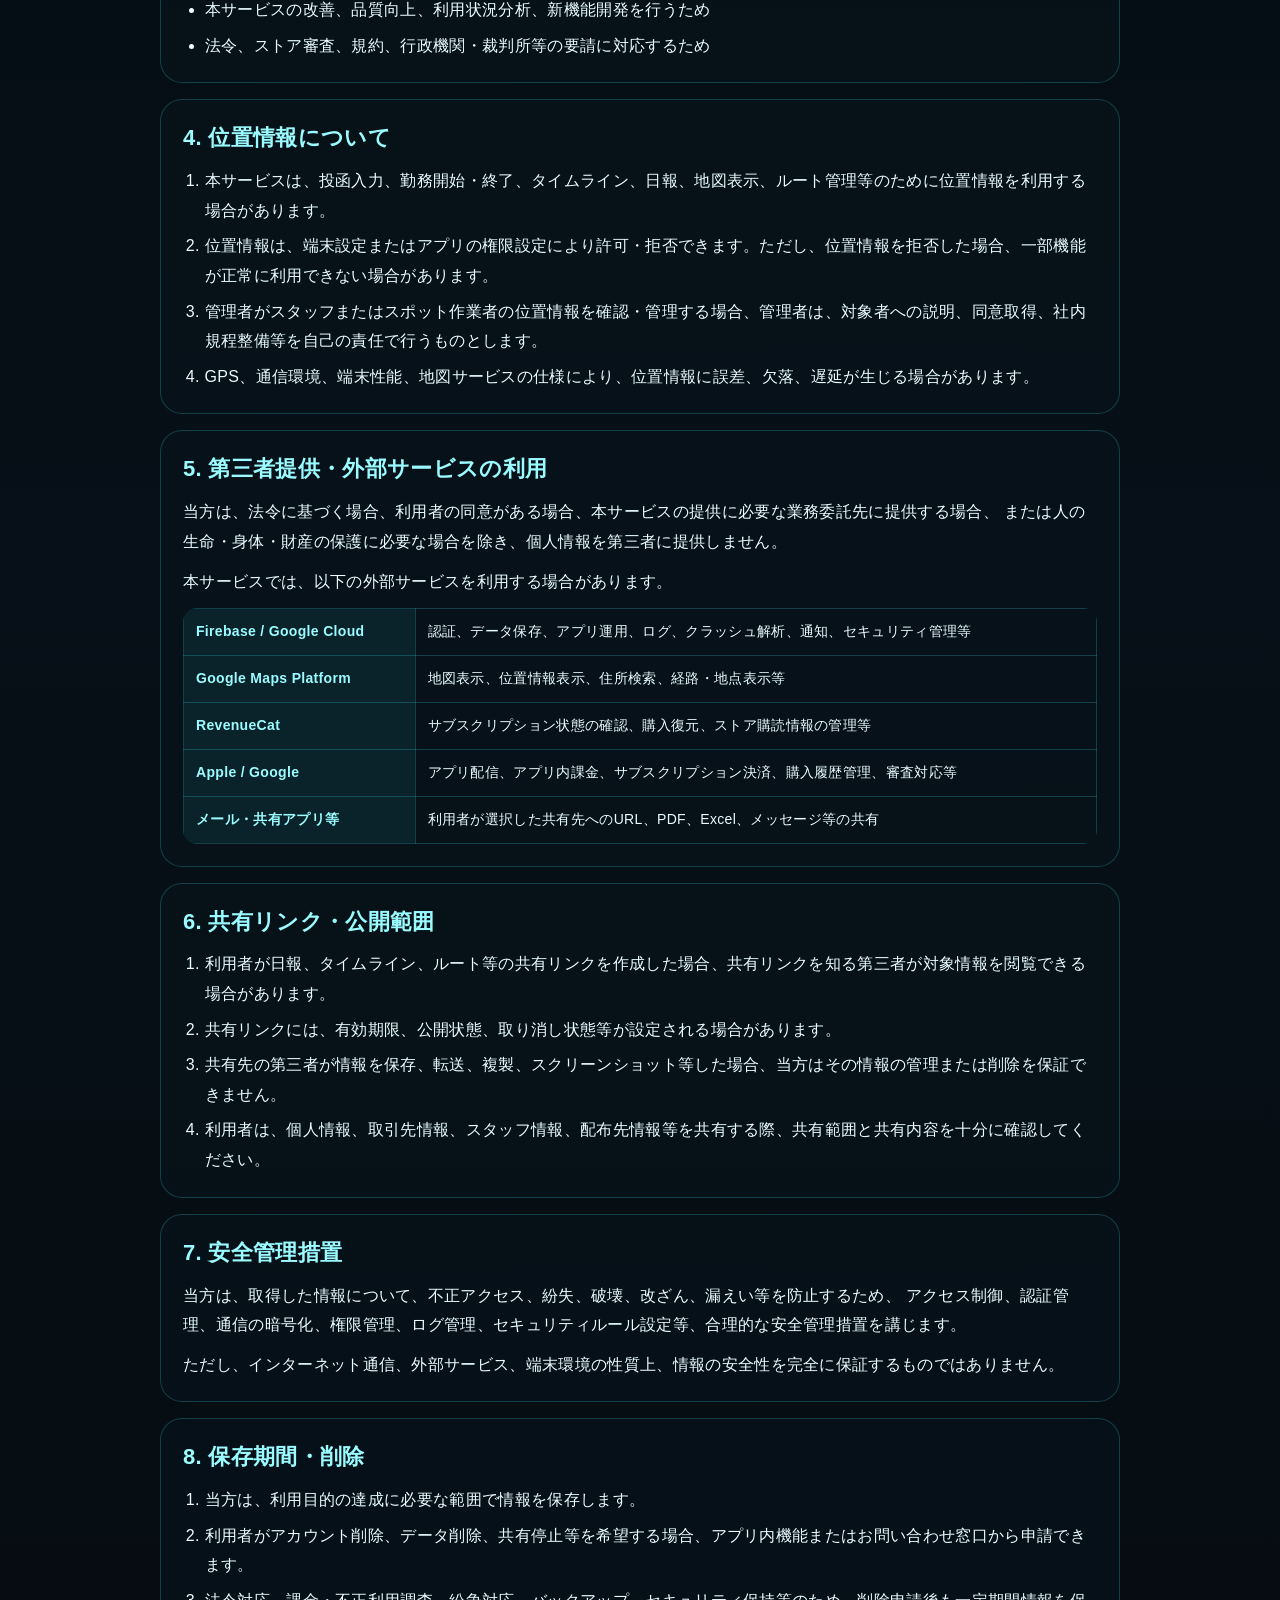
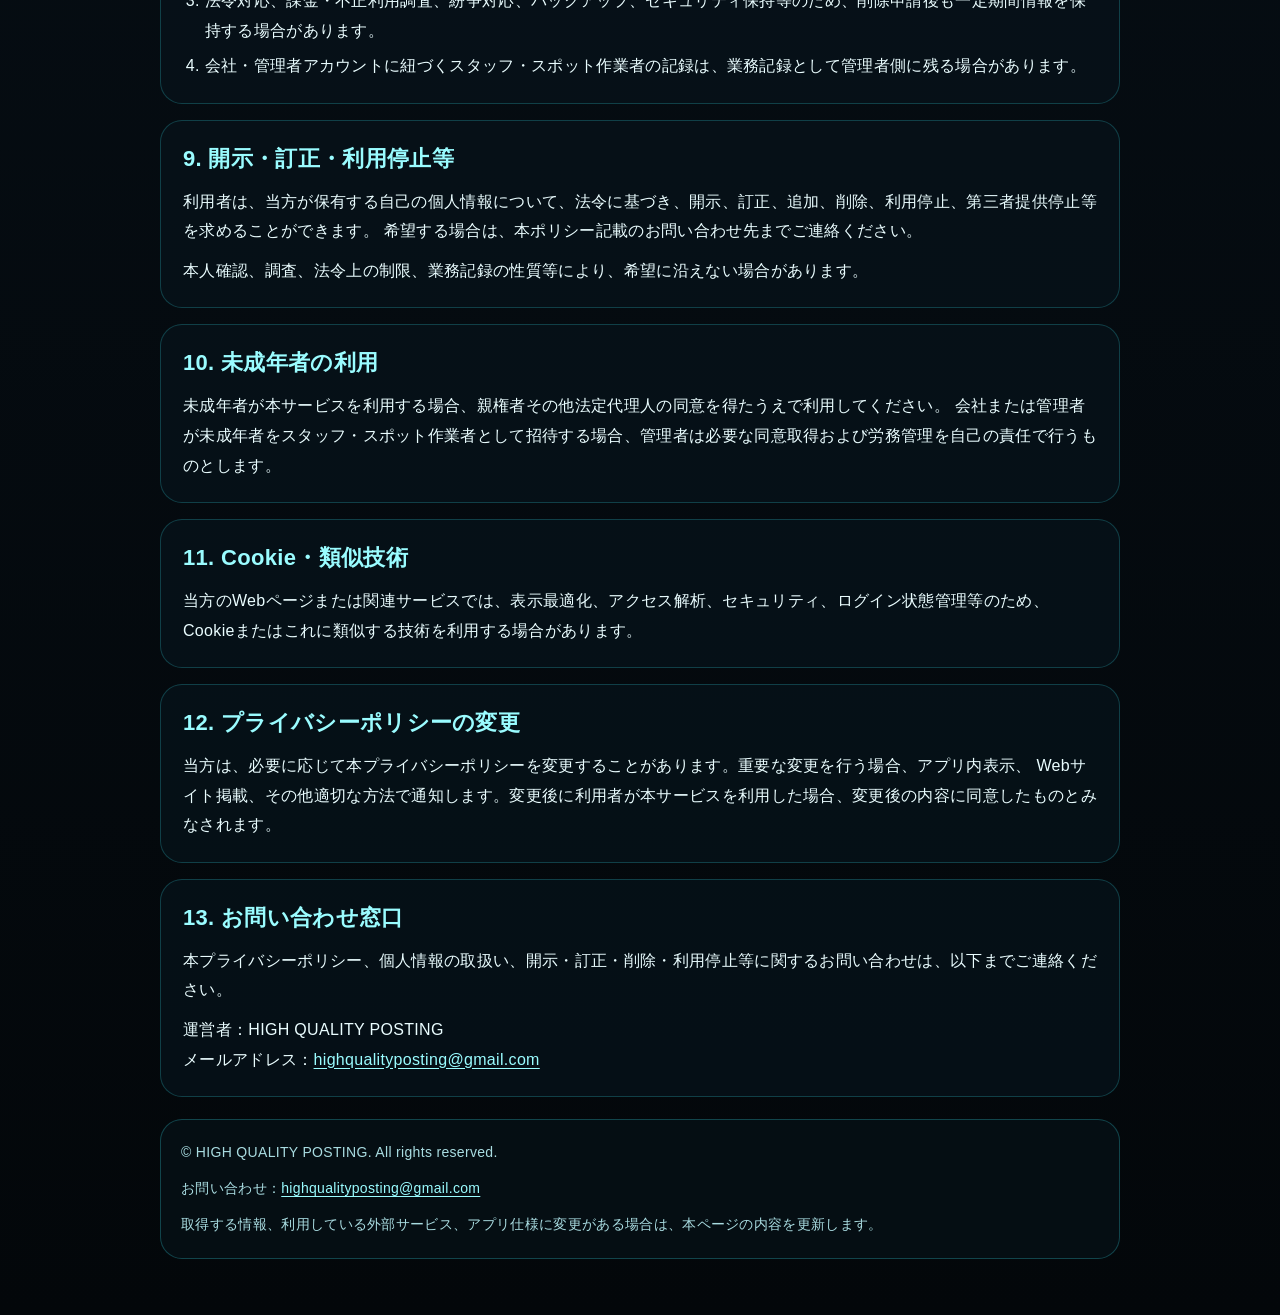
==== commit a412b221: "Update index.html" ====
--- a/privacy/index.html
+++ b/privacy/index.html
@@ -236,11 +236,10 @@
       <div class="meta">
         <span>最終更新日：2026年5月18日</span>
         <span>運営者：HIGH QUALITY POSTING</span>
-        <span>所在地：【事業者所在地を記載】</span>
-        <span>お問い合わせ：【highqualityposting@gmail.com】</span>
+        <span>お問い合わせ：<a href="mailto:highqualityposting@gmail.com">highqualityposting@gmail.com</a></span>
       </div>
       <nav class="nav" aria-label="関連ページ">
-        <a href="./terms.html">利用規約</a>
+        <a href="/terms/">利用規約</a>
       </nav>
     </header>
 
@@ -423,15 +422,15 @@
         </p>
         <p>
           運営者：HIGH QUALITY POSTING<br />
-          所在地：【事業者所在地を記載】<br />
-          メールアドレス：【問い合わせメールアドレスを記載】
+          メールアドレス：<a href="mailto:highqualityposting@gmail.com">highqualityposting@gmail.com</a>
         </p>
       </section>
     </main>
 
     <footer class="footer">
       <p>© HIGH QUALITY POSTING. All rights reserved.</p>
-      <p>公開前に、運営者名、所在地、問い合わせ先、実際に取得する情報、利用している外部サービス、アプリ仕様を確認してください。</p>
+      <p>お問い合わせ：<a href="mailto:highqualityposting@gmail.com">highqualityposting@gmail.com</a></p>
+      <p>取得する情報、利用している外部サービス、アプリ仕様に変更がある場合は、本ページの内容を更新します。</p>
     </footer>
   </div>
 </body>
